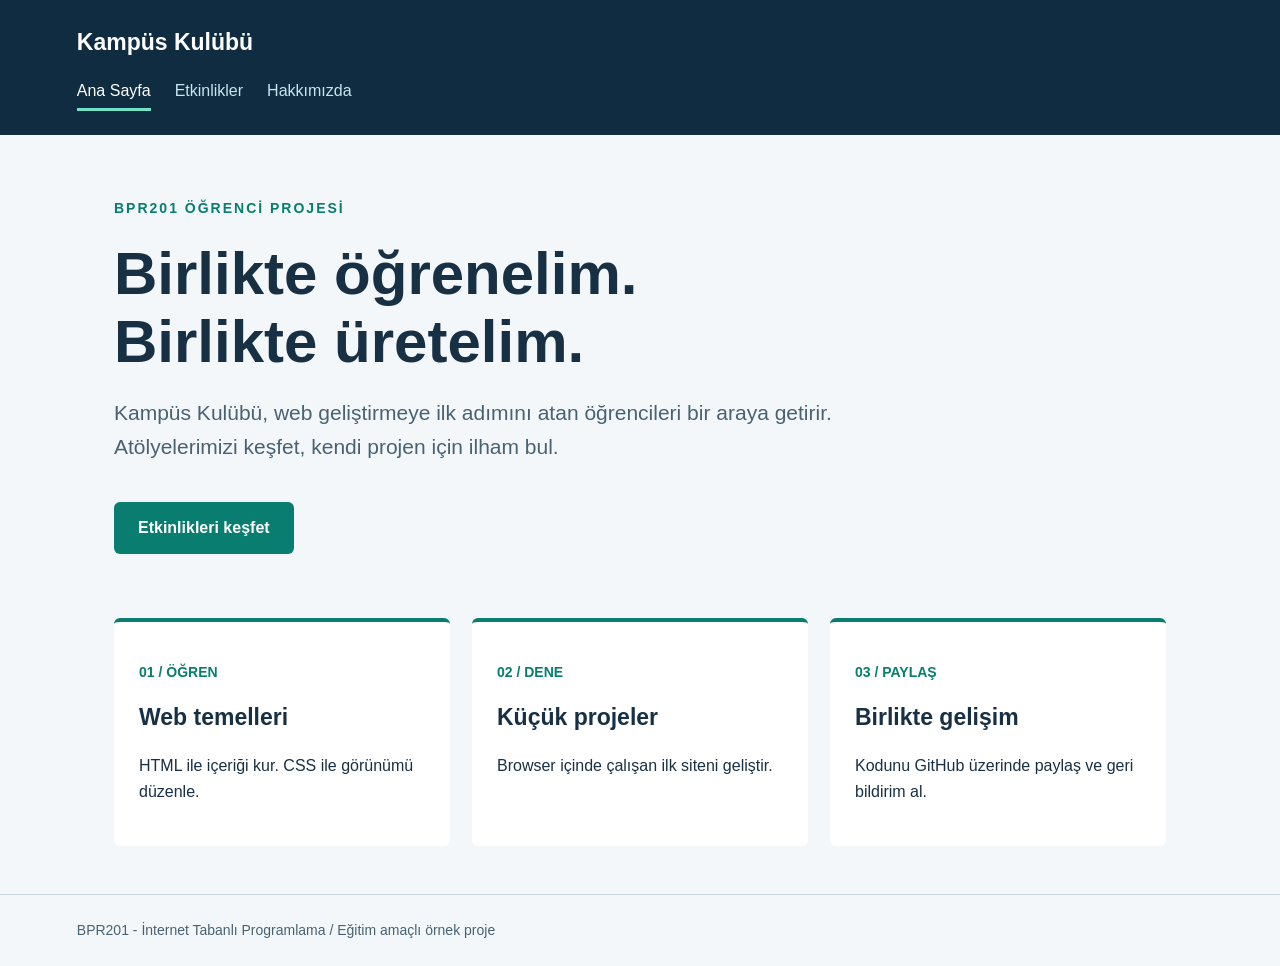
==== index.html @ 1d4c4efd "Add files via upload" ====
<!doctype html>
<html lang="tr">
<head>
  <meta charset="UTF-8">
  <meta name="viewport" content="width=device-width, initial-scale=1.0">
  <title>Ana Sayfa | Kampüs Kulübü</title>
  <link rel="stylesheet" href="style.css">
</head>
<body>
<header><div class="brand">Kampüs Kulübü</div><nav aria-label="Ana menü"><a href="index.html" aria-current="page">Ana Sayfa</a>
<a href="etkinlikler.html">Etkinlikler</a>
<a href="hakkimizda.html">Hakkımızda</a></nav></header>
<main><p class="eyebrow">BPR201 ÖĞRENCİ PROJESİ</p>
<h1>Birlikte öğrenelim.<br>Birlikte üretelim.</h1>
<p class="intro">Kampüs Kulübü, web geliştirmeye ilk adımını atan öğrencileri bir araya getirir. Atölyelerimizi keşfet, kendi projen için ilham bul.</p>
<a class="button" href="etkinlikler.html">Etkinlikleri keşfet</a>
<section class="grid" aria-label="Kulüp çalışma alanları">
<article><p class="meta">01 / ÖĞREN</p><h2>Web temelleri</h2><p>HTML ile içeriği kur. CSS ile görünümü düzenle.</p></article>
<article><p class="meta">02 / DENE</p><h2>Küçük projeler</h2><p>Browser içinde çalışan ilk siteni geliştir.</p></article>
<article><p class="meta">03 / PAYLAŞ</p><h2>Birlikte gelişim</h2><p>Kodunu GitHub üzerinde paylaş ve geri bildirim al.</p></article>
</section></main>
<footer>BPR201 - İnternet Tabanlı Programlama / Eğitim amaçlı örnek proje</footer>
</body>
</html>
---- style.css ----
/* Ortak görünüm: Üç HTML dosyası bu dosyayı kullanır. */
* { box-sizing: border-box; }
body { margin: 0; font-family: Arial, sans-serif; color: #183044; background: #f3f7fa; line-height: 1.65; }
header { background: #102c40; color: white; padding: 24px max(6vw, 20px); }
.brand { font-weight: bold; font-size: 23px; }
nav { display: flex; flex-wrap: wrap; gap: 24px; margin-top: 12px; }
nav a { color: #c5e6ee; text-decoration: none; padding: 4px 0; }
nav a[aria-current="page"] { color: white; border-bottom: 3px solid #72e1c5; }
a { color: #086767; }
a:focus-visible { outline: 3px solid #e1a82b; outline-offset: 5px; }
main { max-width: 1100px; margin: 0 auto; padding: 48px 24px; min-height: 65vh; }
.eyebrow { color: #087d70; font-weight: bold; letter-spacing: 2px; font-size: 14px; }
h1 { font-size: clamp(34px, 5vw, 60px); line-height: 1.12; max-width: 850px; margin: 20px 0; }
.intro { font-size: 21px; max-width: 730px; color: #496272; }
.button { display: inline-block; margin: 16px 0 32px; padding: 13px 24px; background: #087d70; color: white; border-radius: 6px; text-decoration: none; font-weight: bold; }
.grid { display: grid; grid-template-columns: repeat(3, 1fr); gap: 22px; margin-top: 32px; }
article { background: white; border-top: 4px solid #087d70; padding: 25px; border-radius: 6px; }
article h2 { margin: 10px 0; font-size: 23px; }
.meta { font-size: 14px; color: #087d70; font-weight: bold; }
.note { padding: 18px 22px; border-left: 4px solid #db9d27; background: #fff4d8; margin-top: 30px; }
footer { border-top: 1px solid #cad8e0; padding: 24px 6vw; color: #496272; font-size: 14px; }
@media (max-width: 700px) { .grid { grid-template-columns: 1fr; } main { padding-top: 28px; } }
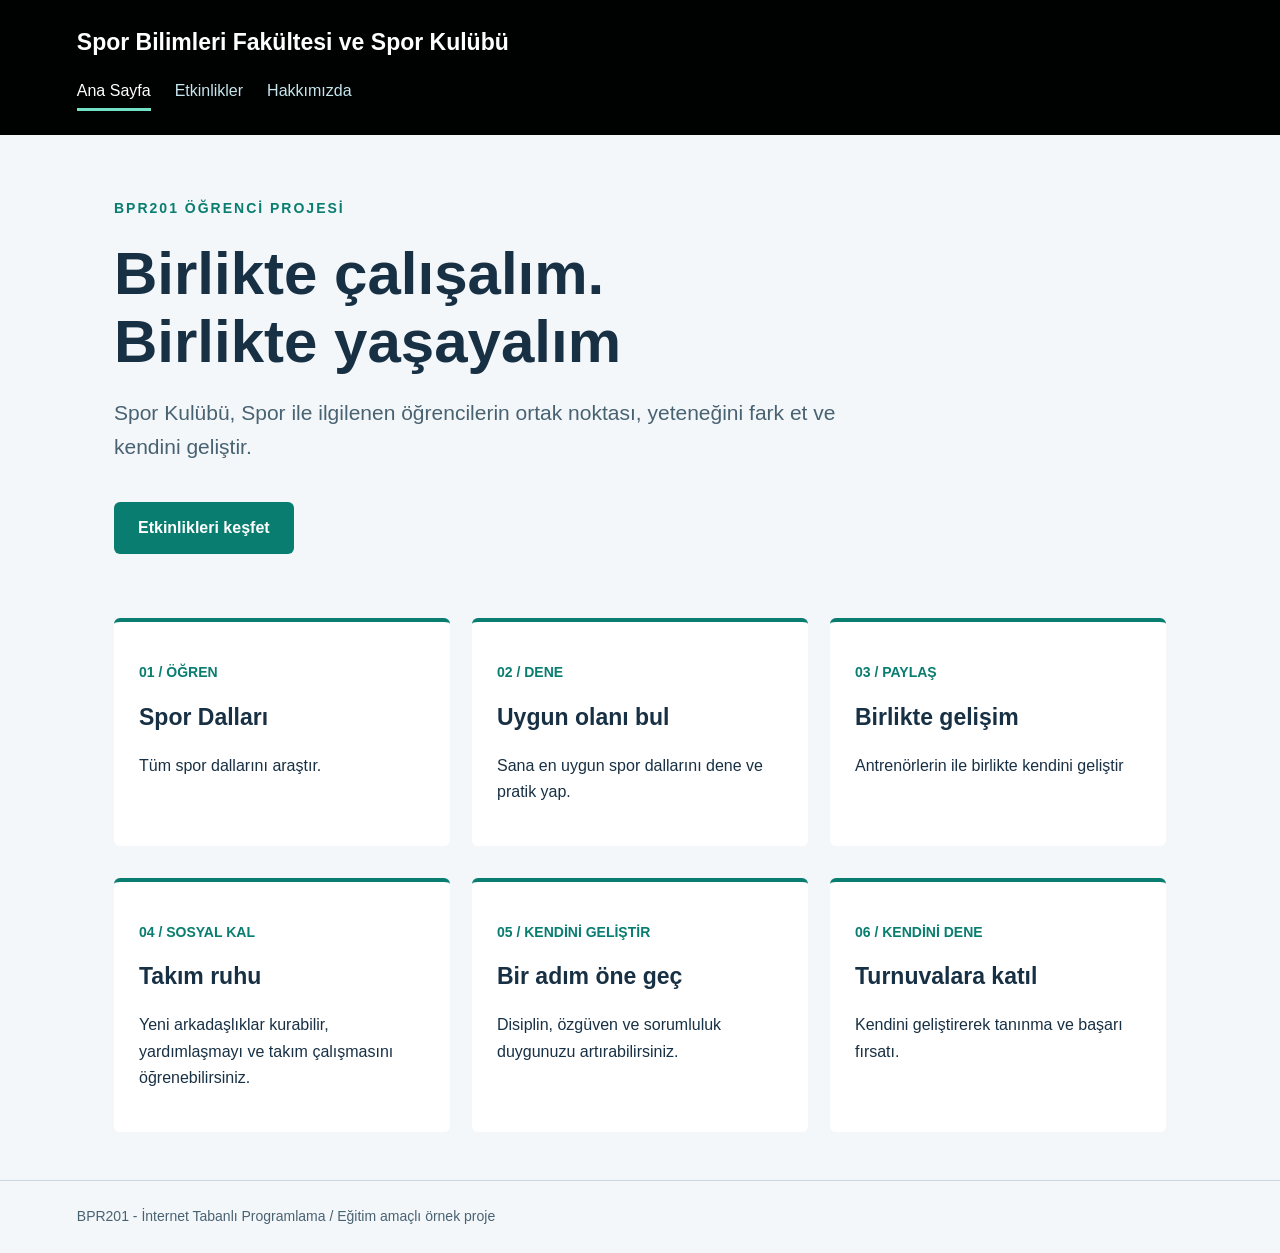
==== commit 2e0c78a3: "Proje güncellemesi" ====
--- a/index.html
+++ b/index.html
@@ -7,18 +7,29 @@
   <link rel="stylesheet" href="style.css">
 </head>
 <body>
-<header><div class="brand">Kampüs Kulübü</div><nav aria-label="Ana menü"><a href="index.html" aria-current="page">Ana Sayfa</a>
+<header>
+  <div class="brand">Spor Bilimleri Fakültesi ve Spor Kulübü</div><nav aria-label="Ana menü"><a href="index.html" aria-current="page">Ana Sayfa</a>
 <a href="etkinlikler.html">Etkinlikler</a>
-<a href="hakkimizda.html">Hakkımızda</a></nav></header>
-<main><p class="eyebrow">BPR201 ÖĞRENCİ PROJESİ</p>
-<h1>Birlikte öğrenelim.<br>Birlikte üretelim.</h1>
-<p class="intro">Kampüs Kulübü, web geliştirmeye ilk adımını atan öğrencileri bir araya getirir. Atölyelerimizi keşfet, kendi projen için ilham bul.</p>
-<a class="button" href="etkinlikler.html">Etkinlikleri keşfet</a>
-<section class="grid" aria-label="Kulüp çalışma alanları">
-<article><p class="meta">01 / ÖĞREN</p><h2>Web temelleri</h2><p>HTML ile içeriği kur. CSS ile görünümü düzenle.</p></article>
-<article><p class="meta">02 / DENE</p><h2>Küçük projeler</h2><p>Browser içinde çalışan ilk siteni geliştir.</p></article>
-<article><p class="meta">03 / PAYLAŞ</p><h2>Birlikte gelişim</h2><p>Kodunu GitHub üzerinde paylaş ve geri bildirim al.</p></article>
-</section></main>
+<a href="hakkimizda.html">Hakkımızda</a></nav>
+</header>
+
+<main>
+  <p class="eyebrow">BPR201 ÖĞRENCİ PROJESİ</p>
+  <h1>Birlikte çalışalım.<br>Birlikte yaşayalım</h1>
+  <p class="intro">Spor Kulübü, Spor ile ilgilenen öğrencilerin ortak noktası, yeteneğini fark et ve kendini geliştir.</p>
+  <a class="button" href="etkinlikler.html">Etkinlikleri keşfet</a>
+
+  <section class="grid" aria-label="Kulüp çalışma alanları">
+  <article><p class="meta">01 / ÖĞREN</p><h2>Spor Dalları</h2><p>Tüm spor dallarını araştır.</p></article>
+  <article><p class="meta">02 / DENE</p><h2>Uygun olanı bul</h2><p>Sana en uygun spor dallarını dene ve pratik yap.</p></article>
+  <article><p class="meta">03 / PAYLAŞ</p><h2>Birlikte gelişim</h2><p>Antrenörlerin ile birlikte kendini geliştir</p></article>
+  </section>
+  <section class="grid" aria-label="Kulüp çalışma alanları">
+  <article><p class="meta">04 / SOSYAL KAL</p><h2>Takım ruhu</h2><p>Yeni arkadaşlıklar kurabilir, yardımlaşmayı ve takım çalışmasını öğrenebilirsiniz.</p></article>
+  <article><p class="meta">05 / KENDİNİ GELİŞTİR</p><h2>Bir adım öne geç</h2><p>Disiplin, özgüven ve sorumluluk duygunuzu artırabilirsiniz.</p></article>
+  <article><p class="meta">06 / KENDİNİ DENE</p><h2>Turnuvalara katıl</h2><p>Kendini geliştirerek tanınma ve başarı fırsatı.</p></article>
+  </section>
+</main>
 <footer>BPR201 - İnternet Tabanlı Programlama / Eğitim amaçlı örnek proje</footer>
 </body>
 </html>
--- a/style.css
+++ b/style.css
@@ -1,7 +1,7 @@
 /* Ortak görünüm: Üç HTML dosyası bu dosyayı kullanır. */
 * { box-sizing: border-box; }
 body { margin: 0; font-family: Arial, sans-serif; color: #183044; background: #f3f7fa; line-height: 1.65; }
-header { background: #102c40; color: white; padding: 24px max(6vw, 20px); }
+header { background: #000101; color: white; padding: 24px max(6vw, 20px); }
 .brand { font-weight: bold; font-size: 23px; }
 nav { display: flex; flex-wrap: wrap; gap: 24px; margin-top: 12px; }
 nav a { color: #c5e6ee; text-decoration: none; padding: 4px 0; }
